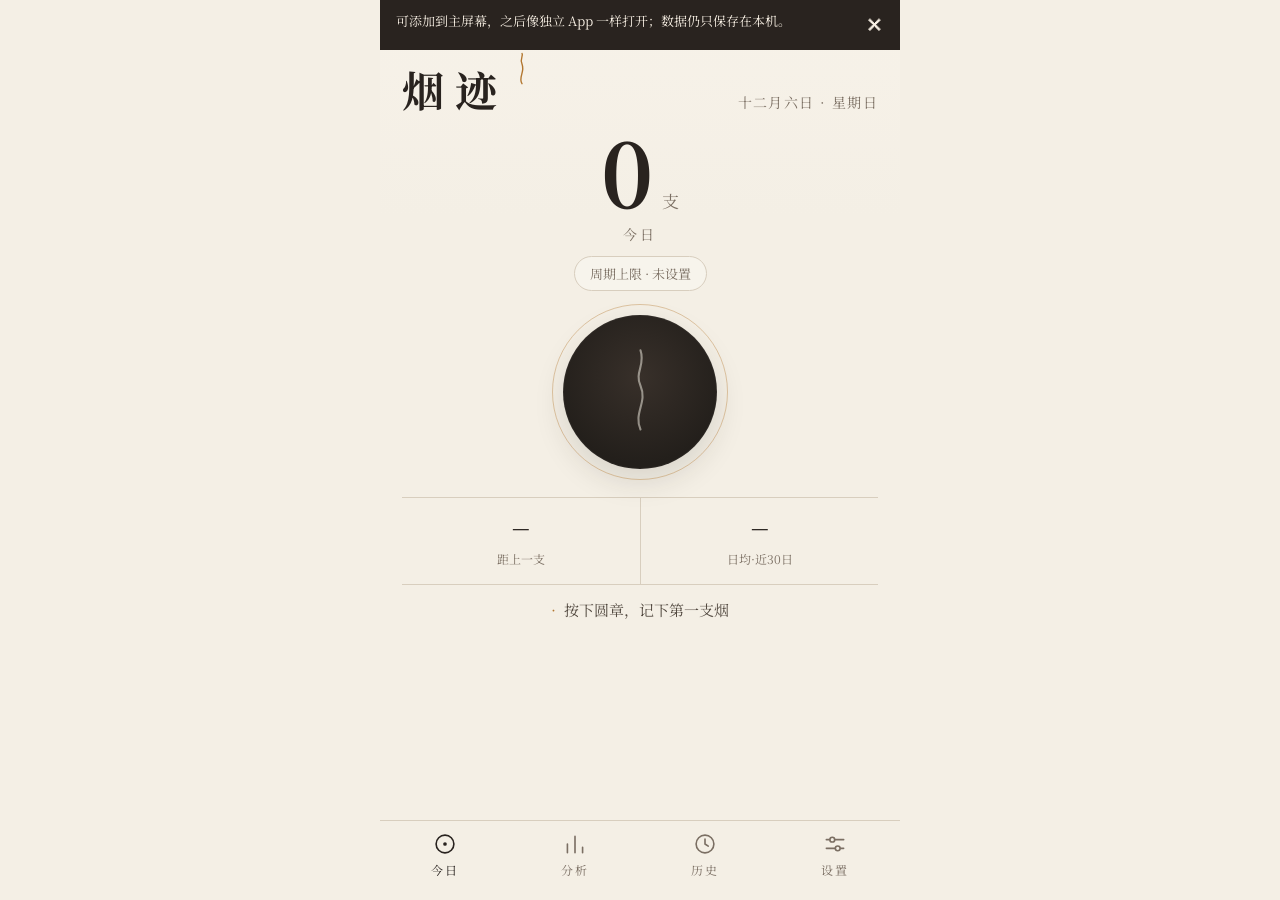
==== index.html @ 202e6772 "Fix standalone navigation anchoring" ====
<!DOCTYPE html>
<html lang="zh-CN">
<head>
<meta charset="UTF-8">
<meta name="viewport" content="width=device-width, initial-scale=1, maximum-scale=1, user-scalable=no, viewport-fit=cover">
<meta name="apple-mobile-web-app-capable" content="yes">
<meta name="apple-mobile-web-app-status-bar-style" content="black-translucent">
<meta name="apple-mobile-web-app-title" content="烟迹">
<meta name="theme-color" content="#29231F">
<meta name="description" content="极简、本地优先的个人吸烟记录与趋势观察工具">
<link rel="manifest" href="manifest.webmanifest">
<link rel="apple-touch-icon" sizes="192x192" href="icon-v19-192.png">
<link rel="icon" type="image/png" sizes="512x512" href="icon-v19-512.png">
<link rel="preconnect" href="https://fonts.loli.net" crossorigin>
<link href="https://fonts.loli.net/css2?family=Noto+Serif+SC:wght@400;700&display=swap" rel="stylesheet">
<link rel="stylesheet" href="styles.css?v=19.5">
<title>烟迹</title>
</head>
<body>
<div id="app">
  <div class="a2hs" id="a2hs"><span>可添加到主屏幕，之后像独立 App 一样打开；数据仍只保存在本机。</span><button id="a2hsClose" aria-label="关闭">✕</button></div>
  <main id="scroller">
    <section id="page-today" class="page active">
      <header class="pg-head today-head"><h1 class="brand-big">烟迹<svg class="curl" viewBox="0 0 22 40" aria-hidden="true"><path d="M11 38 C 6 30 15 24 11 14 C 8 7 13 4 11 1"/></svg></h1><p class="head-date" id="todayDate"></p></header>
      <div class="today-hero"><div class="big"><span id="todayNum">0</span><span class="unit">支</span></div><p class="sub" id="todaySub">今日</p><div id="limitWrap"><div id="limitBar"><i></i></div></div><button id="limitMini" class="limit-mini">周期上限 · 未设置</button></div>
      <div class="stamp-wrap"><canvas id="fx" aria-hidden="true"></canvas><button class="stamp" id="stampBtn" aria-label="记录一支烟"><svg class="smoke" id="stampSmoke" viewBox="0 0 60 96" aria-hidden="true"><path class="base" d="M30 84 C 23 68 37 58 30 42 C 24 29 35 22 30 8"/><path class="rise r1" d="M30 84 C 23 68 37 58 30 42 C 24 29 35 22 30 8"/><path class="rise r2" d="M37 90 C 31 76 43 66 37 50"/></svg></button><div class="undo" id="undoPill"><span id="undoTime"></span><button id="undoBtn">撤销</button></div></div>
      <div class="stats3"><div><b id="statLast">—</b><span>距上一支</span></div><div><b id="statAvg">—</b><span>日均·近30日</span></div></div><p class="peak" id="peakLine"></p>
    </section>
    <section id="page-stats" class="page">
      <header class="pg-head"><p class="brand">分 析</p><div class="seg" id="rangeSeg"><button data-r="7">7日</button><button data-r="30" class="on">30日</button><button data-r="90">90日</button><button data-r="all">全部</button></div></header>
      <div class="ov"><div><b id="ovTotal">0</b><span id="ovTotalL">近30日总计</span></div><div><b id="ovAvg">—</b><span>日均</span></div><div><b id="ovTop">—</b><span>单日最多</span></div><div><b id="ovMin">—</b><span>单日最少</span></div><div class="wide"><b id="ovCmp">—</b><span>较前一周期</span></div></div>
      <section class="sec"><header class="sec-h"><span class="no">一</span><h3>走势</h3><span class="tail" id="trendTail"></span></header><canvas id="cvTrend"></canvas><p class="note" id="noteTrend"></p></section>
      <section class="sec"><header class="sec-h"><span class="no">二</span><h3>二十四小时分布</h3></header><canvas id="cvHourly"></canvas><p class="note" id="noteHourly"></p></section>
      <section class="sec"><header class="sec-h"><span class="no">三</span><h3>星期与时辰</h3><span class="tail">琥珀越深越密集</span></header><p class="read" id="heatRead">滑过格子，查看具体时辰</p><canvas id="cvHeat"></canvas><p class="note" id="noteHeat"></p></section>
      <section class="secondary-analysis"><h3>工作日与周末</h3><canvas id="cvWeek"></canvas><p class="note" id="weekNote"></p></section>
    </section>
    <section id="page-history" class="page"><header class="pg-head"><p class="brand">历 史</p><div class="hdr-btns" id="histNormBtns"><button class="ghost-btn" id="btnBackfill">＋ 补记</button><button class="ghost-btn" id="btnManage">管理</button></div><div class="hdr-btns" id="histMgmtBtns" hidden><button class="ghost-btn" id="btnSelAll">全选</button><button class="ghost-btn" id="btnDone">完成</button></div></header><div id="histList"></div><button class="danger-wide" id="btnDelSel">删除所选（0）</button><button class="ghost-btn wide" id="histOlder">载入更早</button></section>
    <section id="page-settings" class="page"><header class="pg-head"><p class="brand">设 置</p></header><button class="row-btn" id="limitOpen"><span>周期上限</span><span id="limitValue">未设置</span></button><p class="sec-t">数 据 <span id="setCount"></span></p><button class="row-btn" id="btnExport"><span>导出备份</span><span class="chev">›</span></button><button class="row-btn" id="btnImport"><span>导入备份</span><span class="chev">›</span></button><button class="row-btn danger" id="btnClear"><span>清空全部数据</span><span>›</span></button><div class="about"><p>数据只保存在这台设备的浏览器里，不上传服务器。PWA更新不会主动删除记录；更换设备或清理浏览器数据前请先导出备份。</p><p class="vpinfo" id="vpInfo"></p><p class="ver">烟 迹 · 卷 十九</p></div></section>
  </main>
  <nav id="tabs"><button data-page="today" class="active"><svg viewBox="0 0 24 24"><circle cx="12" cy="12" r="8.2"/><circle cx="12" cy="12" r="1.7" fill="currentColor" stroke="none"/></svg>今日</button><button data-page="stats"><svg viewBox="0 0 24 24"><path d="M5 20v-8M12 20V5M19 20v-5"/></svg>分析</button><button data-page="history"><svg viewBox="0 0 24 24"><circle cx="12" cy="12" r="8.2"/><path d="M12 7.5V12l3 2"/></svg>历史</button><button data-page="settings"><svg viewBox="0 0 24 24"><path d="M4 8h16M4 16h16"/><circle cx="9.5" cy="8" r="2.2"/><circle cx="14.5" cy="16" r="2.2"/></svg>设置</button></nav>
</div>
<div class="mask" id="mask"></div>
<div class="sheet" id="sheetLimit"><header><h4>周期上限</h4><button class="x" data-close>取消</button></header><div class="limit-fields"><label>周期<input type="number" id="limDaysIn" inputmode="numeric" min="1" max="7"><span>天</span></label><label>上限<input type="number" id="limCigsIn" inputmode="numeric" min="1" max="20"><span>支</span></label></div><label class="toggle-line"><input type="checkbox" id="limitOn">启用上限</label><button class="primary" id="limitSave">保 存</button></div>
<div class="sheet" id="sheetBackfill"><header><h4>补记一支</h4><button class="x" data-close>取消</button></header><input type="datetime-local" id="backfillInput"><button class="primary" id="backfillSave">保 存</button></div>
<div class="sheet" id="sheetExport"><header><h4>导出备份</h4><button class="x" data-close>关闭</button></header><button class="primary" id="expCopy">复制到剪贴板</button><button class="ghost" id="expDownload">下载 JSON 文件</button></div>
<div class="sheet" id="sheetImport"><header><h4>导入备份</h4><button class="x" data-close>取消</button></header><textarea id="importText" placeholder="粘贴备份 JSON 到这里……"></textarea><button class="primary" id="impText">导入粘贴内容</button><button class="ghost" id="impPaste">从剪贴板读取</button><button class="ghost" id="impFile">选择 JSON 文件</button></div>
<div class="sheet" id="sheetConfirm"><header><h4 id="cfTitle"></h4></header><p class="cf-body" id="cfBody"></p><div class="cf-btns"><button class="ghost" id="cfCancel">取消</button><button class="primary" id="cfOk"></button></div></div>
<div id="toast"></div><input type="file" id="fileImport" accept=".json,application/json" hidden>
<script src="db.js?v=19.5"></script><script src="charts.js?v=19.5"></script><script src="app.js?v=19.5"></script>
</body>
</html>
---- styles.css ----
:root{--paper:#F4EFE5;--paper2:#EAE2D3;--paper3:#FBF8F1;--ink:#29231F;--ink2:#51483F;--faint:#7B6F63;--line:#D8CEBE;--amber:#B2762F;--amber2:#D99A45;--amberD:#754819;--alert:#A64333;--olive:#607454;--serif:Calibri,"Source Han Serif SC","Noto Serif SC","思源宋体","Songti SC",STSong,Georgia,serif}
*{margin:0;padding:0;box-sizing:border-box;-webkit-tap-highlight-color:transparent;-webkit-user-select:none;user-select:none;-webkit-touch-callout:none}input,textarea{-webkit-user-select:text;user-select:text}button,input,textarea{font:inherit}body{position:fixed;inset:0;overflow:hidden;overscroll-behavior:none;background:var(--paper);color:var(--ink);font-family:var(--serif);touch-action:manipulation}#app{position:absolute;inset:0;max-width:520px;margin:0 auto;display:flex;flex-direction:column;background:linear-gradient(180deg,#F7F2E9 0%,var(--paper) 24%,var(--paper) 100%)}main{flex:1 1 0;min-height:0;overflow-y:auto;-webkit-overflow-scrolling:touch;overscroll-behavior:contain;padding:calc(env(safe-area-inset-top) + 16px) 22px 30px}.page{display:none}.page.active{display:block;animation:pageIn .22s ease}@keyframes pageIn{from{opacity:0;transform:translateY(4px)}to{opacity:1;transform:none}}
.a2hs{display:none;align-items:flex-start;gap:10px;background:var(--ink);color:#F8F0E4;font-size:13px;line-height:1.55;padding:11px 16px}.a2hs button{background:none;border:0;color:inherit;font-size:18px;margin-left:auto}.pg-head{display:flex;align-items:baseline;justify-content:space-between;margin-bottom:6px}.brand{font-size:18px;letter-spacing:.5em;color:var(--ink2);font-weight:700}.today-head{align-items:flex-end}.brand-big{font-size:42px;font-weight:700;letter-spacing:.25em;line-height:1.1;position:relative;display:inline-block}.brand-big .curl{position:absolute;right:-24px;top:-14px;width:18px;height:34px;fill:none;stroke:var(--amber);stroke-width:1.7;stroke-linecap:round;animation:sway 3.4s ease-in-out infinite}@keyframes sway{50%{transform:translateY(-2px)}}.head-date{font-size:14px;color:var(--faint);letter-spacing:.1em}.hdr-btns{display:flex;gap:8px}
.today-hero{text-align:center;margin-top:14px}.big{font-size:88px;font-weight:700;line-height:1}.big .unit{font-size:17px;color:var(--faint);margin-left:9px;font-weight:400}#todayNum{display:inline-block}#todayNum.pop{animation:pop .32s ease}@keyframes pop{35%{transform:scale(1.12)}}#todayNum.over{color:var(--alert)}.sub{margin-top:10px;font-size:14px;color:var(--faint);letter-spacing:.24em}.sub.warn{color:var(--alert)}#limitWrap{margin-top:14px}#limitBar{height:3px;background:var(--line);width:210px;margin:0 auto;position:relative;border-radius:2px;overflow:hidden}#limitBar i{position:absolute;left:0;top:0;bottom:0;background:linear-gradient(90deg,var(--amber),var(--amber2));transition:width .3s;width:0}#limitBar.over i{background:var(--alert)}.limit-mini{margin-top:12px;background:rgba(255,255,255,.28);border:1px solid var(--line);border-radius:18px;padding:7px 15px;font-size:13px;color:var(--faint)}
.stamp-wrap{display:flex;flex-direction:column;align-items:center;margin-top:24px;position:relative}#fx{position:absolute;left:50%;top:0;width:154px;height:154px;margin-left:-77px;border-radius:50%;pointer-events:none;z-index:6}.stamp{width:154px;height:154px;border-radius:50%;background:radial-gradient(circle at 50% 40%,#38302A,#231F1B 72%);border:0;position:relative;display:flex;align-items:center;justify-content:center;cursor:pointer;box-shadow:0 12px 30px rgba(41,35,31,.13),inset 0 0 0 1px rgba(255,255,255,.035);transition:transform .14s ease}.stamp:active{transform:scale(.96)}.stamp::after{content:"";position:absolute;inset:-11px;border:1px solid rgba(178,118,47,.38);border-radius:50%;pointer-events:none}.stamp svg{width:63px;height:100px;overflow:visible}.smoke path{fill:none;stroke:var(--paper);stroke-width:2;stroke-linecap:round;transition:stroke .25s}.smoke.hot path{stroke:#F0A04B}.smoke .base{opacity:.52}.smoke .rise{stroke-dasharray:90;stroke-dashoffset:90;opacity:0}.smoke.go .rise{animation:rise 1s ease-out forwards}.smoke.go .r2{animation-delay:.13s}@keyframes rise{0%{stroke-dashoffset:90;opacity:.85;transform:translateY(6px)}70%{opacity:.3}100%{stroke-dashoffset:0;opacity:0;transform:translateY(-12px)}}.undo{position:absolute;top:calc(100% + 14px);display:flex;align-items:center;gap:8px;white-space:nowrap;background:var(--paper2);border:1px solid var(--line);border-radius:22px;padding:8px 10px 8px 18px;font-size:14px;color:var(--ink2);opacity:0;transform:translateY(6px);transition:.3s;pointer-events:none;z-index:5}.undo.show{opacity:1;transform:none;pointer-events:auto}.undo button{background:none;border:0;color:var(--amberD);font-weight:700;font-size:15px;padding:2px 8px}.stats3{display:grid;grid-template-columns:1fr 1fr;border-top:1px solid var(--line);border-bottom:1px solid var(--line);margin-top:28px}.stats3>div{padding:15px 4px;text-align:center}.stats3>div+div{border-left:1px solid var(--line)}.stats3 b{display:block;font-size:19px;margin-bottom:6px}.stats3 span{font-size:12px;color:var(--faint);white-space:nowrap}.peak{margin-top:14px;text-align:center;font-size:15px;color:var(--ink2)}.peak::before{content:"·";color:var(--amber);margin-right:8px}
.row-btn{display:flex;justify-content:space-between;align-items:center;width:100%;background:none;border:0;border-bottom:1px solid var(--line);padding:17px 2px;font-size:17px;color:var(--ink);text-align:left}.row-btn>span:last-child{color:var(--faint);font-size:15px}.row-btn:active,.ghost-btn:active{background:rgba(41,35,31,.04)}.row-btn.danger{color:var(--alert)}.chev{font-size:18px}.seg{display:flex;border:1px solid var(--line);border-radius:8px;overflow:hidden;background:rgba(255,255,255,.2)}.seg button{flex:1;background:none;border:0;border-left:1px solid var(--line);padding:8px 0;font-size:13px;color:var(--faint)}.seg button:first-child{border-left:0}.seg button.on{background:var(--ink);color:var(--paper)}.ov{display:grid;grid-template-columns:1fr 1fr;gap:1px;background:var(--line);border:1px solid var(--line);margin-top:18px;border-radius:8px;overflow:hidden}.ov>div{background:var(--paper3);padding:15px 18px}.ov b{display:block;font-size:26px}.ov b#ovTop,.ov b#ovMin{font-size:16px;padding-top:6px}.ov span{font-size:13px;color:var(--faint)}.ov .wide{grid-column:1/-1;display:flex;align-items:baseline;justify-content:center;gap:10px;padding:13px 16px}.ov .wide b{font-size:18px}#ovCmp.up{color:var(--alert)}#ovCmp.down{color:var(--olive)}.sec{margin-top:34px}.sec-h{display:flex;align-items:baseline;gap:10px;border-bottom:1px solid var(--ink);padding-bottom:9px;margin-bottom:14px}.sec-h .no{font-size:14px;color:var(--amber)}.sec-h h3{font-size:17px;letter-spacing:.05em}.sec-h .tail{margin-left:auto;font-size:12px;color:var(--faint)}.note{margin-top:10px;font-size:14px;color:var(--faint);line-height:1.7}.read{font-size:14px;color:var(--ink2);min-height:20px;margin-bottom:6px}canvas{width:100%;display:block;touch-action:none}.secondary-analysis{margin-top:30px;border-top:1px solid var(--line);padding-top:14px;color:var(--ink2)}.secondary-analysis summary{font-size:15px;cursor:pointer;color:var(--faint);padding:4px 0 12px}.secondary-analysis[open] summary{color:var(--ink2)}
.ghost-btn{background:none;border:1px solid var(--line);border-radius:8px;padding:10px 17px;font-size:15px;color:var(--ink2)}.ghost-btn.wide{display:block;width:100%;margin-top:26px;padding:14px}.danger-wide{display:none;width:100%;margin-top:26px;background:var(--alert);color:#F5EFE2;border:0;border-radius:9px;padding:14px;font-size:16px}.hist-day{margin-top:24px}.hist-day header{display:flex;align-items:baseline;gap:8px;padding-bottom:7px;border-bottom:1px solid var(--line)}.hist-day header .d{font-weight:700;font-size:16px}.hist-day .wd{font-size:14px;color:var(--faint)}.hist-day .cnt{margin-left:auto;font-size:14px;color:var(--amber)}.hist-row{display:flex;align-items:center;padding:11px 2px;border-bottom:1px dashed var(--line)}.hist-row .t{font-size:18px;letter-spacing:.06em}.hist-row .del{margin-left:auto;background:none;border:0;color:var(--faint);font-size:20px;padding:2px 12px}.cb{width:21px;height:21px;border:1.5px solid var(--faint);border-radius:50%;margin-right:14px;flex:none;position:relative}.cb.on{background:var(--ink);border-color:var(--ink)}.cb.on::after{content:"";position:absolute;left:6.5px;top:3.5px;width:5px;height:10px;border:solid var(--paper);border-width:0 2px 2px 0;transform:rotate(45deg)}.empty{margin-top:44px;text-align:center;color:var(--faint);font-size:15px}.sec-t{margin:30px 0 2px;font-size:13px;color:var(--faint);letter-spacing:.25em}.sec-t span{letter-spacing:.05em}.about{margin-top:30px;padding-top:20px;border-top:1px solid var(--line);font-size:14px;color:var(--faint);line-height:1.9}.vpinfo{margin-top:10px;font-size:11px;color:#AAA092}.ver{margin-top:18px;letter-spacing:.25em;text-align:center}
nav{flex:none;display:flex;z-index:20;background:rgba(244,239,229,.96);border-top:1px solid var(--line);padding-bottom:max(14px,env(safe-area-inset-bottom));backdrop-filter:blur(12px)}nav button{flex:1;background:none;border:0;padding:10px 0 8px;color:var(--faint);font-size:12px;letter-spacing:.18em}nav button.active{color:var(--ink)}nav svg{width:26px;height:26px;display:block;margin:0 auto 4px;fill:none;stroke:currentColor;stroke-width:1.5;stroke-linecap:round;stroke-linejoin:round}nav button[data-page=settings] circle{fill:var(--paper);stroke:currentColor}
.mask{position:fixed;inset:0;background:rgba(41,35,31,.42);z-index:40;opacity:0;pointer-events:none;transition:opacity .22s}.mask.show{opacity:1;pointer-events:auto}.sheet{position:fixed;left:0;right:0;bottom:0;max-width:520px;margin:0 auto;background:var(--paper);z-index:41;border-top:1px solid var(--line);border-radius:16px 16px 0 0;padding-bottom:max(14px,env(safe-area-inset-bottom));transform:translateY(105%);transition:transform .28s cubic-bezier(.32,.72,.28,1)}.sheet.show{transform:none}.sheet header{display:flex;align-items:center;justify-content:space-between;padding:18px 20px 8px}.sheet h4{font-size:19px}.sheet .x{background:none;border:0;color:var(--faint);font-size:16px}.sheet .primary,.sheet .ghost{display:block;width:calc(100% - 40px);margin:16px auto 14px;border-radius:9px;padding:14px}.sheet .primary{background:var(--ink);color:var(--paper);border:0;font-size:17px;letter-spacing:.12em}.sheet .ghost{background:none;color:var(--ink2);border:1px solid var(--line);font-size:15px}.sheet input[type=datetime-local],.sheet textarea{display:block;width:calc(100% - 40px);margin:16px auto 0;padding:14px;border:1px solid var(--line);border-radius:9px;background:#FFFDF8;color:var(--ink);font-size:16px}.sheet textarea{height:150px;resize:none;font-family:Menlo,Consolas,monospace;font-size:12px;line-height:1.5}.limit-fields{display:flex;gap:10px;padding:12px 20px}.limit-fields label{flex:1;color:var(--faint);font-size:13px}.limit-fields input{width:72%;margin-top:7px;padding:11px;border:1px solid var(--line);border-radius:8px;background:#FFFDF8;color:var(--ink);font-size:17px}.limit-fields span{margin-left:5px}.toggle-line{display:block;margin:4px 22px 0;color:var(--ink2);font-size:15px}.toggle-line input{margin-right:8px}.cf-body{padding:2px 20px 4px;font-size:15px;color:var(--ink2);line-height:1.7}.cf-btns{display:flex;gap:10px;padding:18px 20px 22px}.cf-btns button{flex:1;margin:0;width:auto}#toast{position:fixed;left:50%;bottom:94px;transform:translate(-50%,8px);background:var(--ink);color:var(--paper);font-size:15px;padding:11px 20px;border-radius:22px;opacity:0;pointer-events:none;transition:.3s;z-index:60;max-width:80%}#toast.show{opacity:1;transform:translate(-50%,0)}
@media(prefers-reduced-motion:reduce){*,*::before,*::after{animation-duration:.01ms!important;animation-iteration-count:1!important;transition-duration:.01ms!important}}



.secondary-analysis h3{font-size:15px;color:var(--ink2);padding:4px 0 12px}
html{height:100%;background:var(--paper)}
body{height:100%;min-height:100%}
#app{position:fixed;width:100%;height:100vh;height:100dvh;min-height:100%;inset:0}
nav{margin-top:auto}
.hdr-btns[hidden]{display:none}
#page-history .pg-head{align-items:center;margin-bottom:20px}
#page-history .brand{white-space:nowrap}
main{padding-bottom:calc(30px + 80px + max(14px,env(safe-area-inset-bottom)))}
nav{position:fixed;left:50%;right:auto;bottom:0;width:min(100%,520px);margin-top:0;transform:translateX(-50%)}
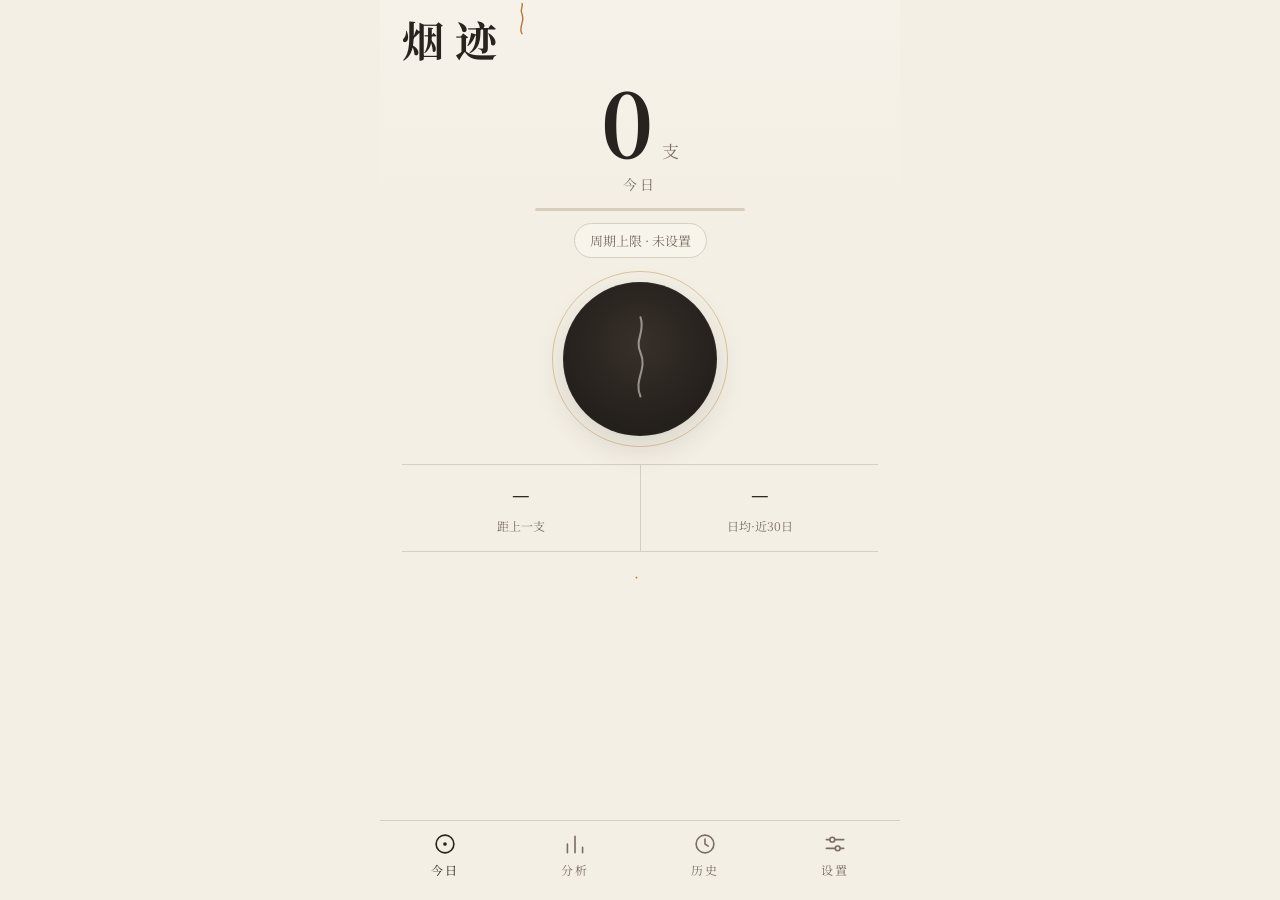
==== commit 19d3e668: "Fix Safari standalone viewport and expose version" ====
--- a/index.html
+++ b/index.html
@@ -13,7 +13,7 @@
 <link rel="icon" type="image/png" sizes="512x512" href="icon-v19-512.png">
 <link rel="preconnect" href="https://fonts.loli.net" crossorigin>
 <link href="https://fonts.loli.net/css2?family=Noto+Serif+SC:wght@400;700&display=swap" rel="stylesheet">
-<link rel="stylesheet" href="styles.css?v=19.5">
+<link rel="stylesheet" href="styles.css?v=19.6">
 <title>烟迹</title>
 </head>
 <body>
@@ -35,7 +35,7 @@
       <section class="secondary-analysis"><h3>工作日与周末</h3><canvas id="cvWeek"></canvas><p class="note" id="weekNote"></p></section>
     </section>
     <section id="page-history" class="page"><header class="pg-head"><p class="brand">历 史</p><div class="hdr-btns" id="histNormBtns"><button class="ghost-btn" id="btnBackfill">＋ 补记</button><button class="ghost-btn" id="btnManage">管理</button></div><div class="hdr-btns" id="histMgmtBtns" hidden><button class="ghost-btn" id="btnSelAll">全选</button><button class="ghost-btn" id="btnDone">完成</button></div></header><div id="histList"></div><button class="danger-wide" id="btnDelSel">删除所选（0）</button><button class="ghost-btn wide" id="histOlder">载入更早</button></section>
-    <section id="page-settings" class="page"><header class="pg-head"><p class="brand">设 置</p></header><button class="row-btn" id="limitOpen"><span>周期上限</span><span id="limitValue">未设置</span></button><p class="sec-t">数 据 <span id="setCount"></span></p><button class="row-btn" id="btnExport"><span>导出备份</span><span class="chev">›</span></button><button class="row-btn" id="btnImport"><span>导入备份</span><span class="chev">›</span></button><button class="row-btn danger" id="btnClear"><span>清空全部数据</span><span>›</span></button><div class="about"><p>数据只保存在这台设备的浏览器里，不上传服务器。PWA更新不会主动删除记录；更换设备或清理浏览器数据前请先导出备份。</p><p class="vpinfo" id="vpInfo"></p><p class="ver">烟 迹 · 卷 十九</p></div></section>
+    <section id="page-settings" class="page"><header class="pg-head"><p class="brand">设 置</p></header><button class="row-btn" id="limitOpen"><span>周期上限</span><span id="limitValue">未设置</span></button><p class="sec-t">数 据 <span id="setCount"></span></p><button class="row-btn" id="btnExport"><span>导出备份</span><span class="chev">›</span></button><button class="row-btn" id="btnImport"><span>导入备份</span><span class="chev">›</span></button><button class="row-btn danger" id="btnClear"><span>清空全部数据</span><span>›</span></button><div class="about"><p>数据只保存在这台设备的浏览器里，不上传服务器。PWA更新不会主动删除记录；更换设备或清理浏览器数据前请先导出备份。</p><p class="vpinfo" id="vpInfo"></p><p class="ver">烟 迹 · v19.6</p></div></section>
   </main>
   <nav id="tabs"><button data-page="today" class="active"><svg viewBox="0 0 24 24"><circle cx="12" cy="12" r="8.2"/><circle cx="12" cy="12" r="1.7" fill="currentColor" stroke="none"/></svg>今日</button><button data-page="stats"><svg viewBox="0 0 24 24"><path d="M5 20v-8M12 20V5M19 20v-5"/></svg>分析</button><button data-page="history"><svg viewBox="0 0 24 24"><circle cx="12" cy="12" r="8.2"/><path d="M12 7.5V12l3 2"/></svg>历史</button><button data-page="settings"><svg viewBox="0 0 24 24"><path d="M4 8h16M4 16h16"/><circle cx="9.5" cy="8" r="2.2"/><circle cx="14.5" cy="16" r="2.2"/></svg>设置</button></nav>
 </div>
@@ -46,7 +46,7 @@
 <div class="sheet" id="sheetImport"><header><h4>导入备份</h4><button class="x" data-close>取消</button></header><textarea id="importText" placeholder="粘贴备份 JSON 到这里……"></textarea><button class="primary" id="impText">导入粘贴内容</button><button class="ghost" id="impPaste">从剪贴板读取</button><button class="ghost" id="impFile">选择 JSON 文件</button></div>
 <div class="sheet" id="sheetConfirm"><header><h4 id="cfTitle"></h4></header><p class="cf-body" id="cfBody"></p><div class="cf-btns"><button class="ghost" id="cfCancel">取消</button><button class="primary" id="cfOk"></button></div></div>
 <div id="toast"></div><input type="file" id="fileImport" accept=".json,application/json" hidden>
-<script src="db.js?v=19.5"></script><script src="charts.js?v=19.5"></script><script src="app.js?v=19.5"></script>
+<script src="db.js?v=19.6"></script><script src="charts.js?v=19.6"></script><script src="app.js?v=19.6"></script>
 </body>
 </html>
 
--- a/styles.css
+++ b/styles.css
@@ -21,3 +21,6 @@
 #page-history .brand{white-space:nowrap}
 main{padding-bottom:calc(30px + 80px + max(14px,env(safe-area-inset-bottom)))}
 nav{position:fixed;left:50%;right:auto;bottom:0;width:min(100%,520px);margin-top:0;transform:translateX(-50%)}
+html.standalone,html.standalone body{height:100vh;min-height:100vh}
+html.standalone #app{height:100vh;min-height:100vh}
+@media (display-mode:standalone){html,body,#app{height:100vh;min-height:100vh}}
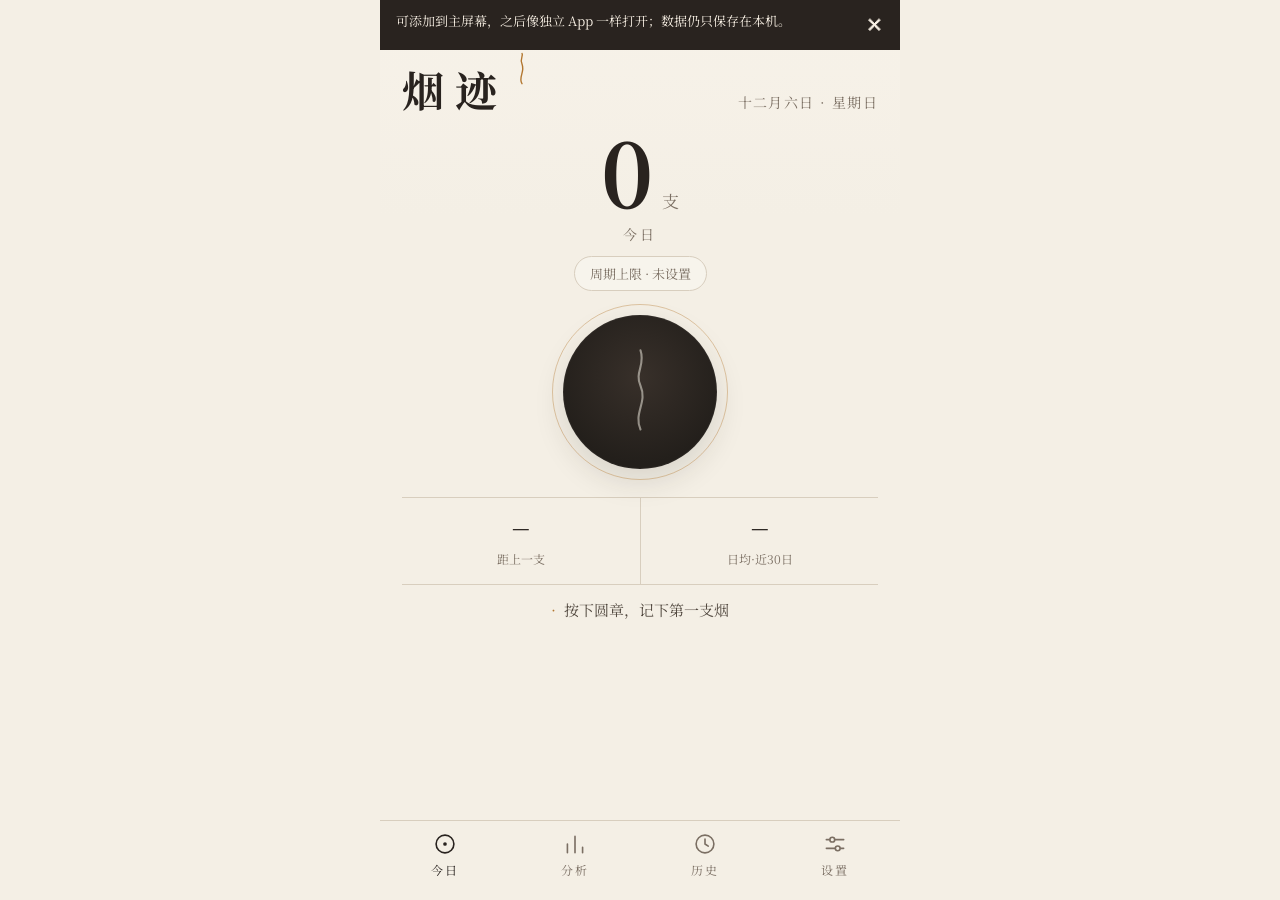
==== commit 7325afa2: "Publish recovered app as v19.8" ====
--- a/index.html
+++ b/index.html
@@ -13,7 +13,7 @@
 <link rel="icon" type="image/png" sizes="512x512" href="icon-v19-512.png">
 <link rel="preconnect" href="https://fonts.loli.net" crossorigin>
 <link href="https://fonts.loli.net/css2?family=Noto+Serif+SC:wght@400;700&display=swap" rel="stylesheet">
-<link rel="stylesheet" href="styles.css?v=19.6">
+<link rel="stylesheet" href="styles.css?v=19.8">
 <title>烟迹</title>
 </head>
 <body>
@@ -35,7 +35,7 @@
       <section class="secondary-analysis"><h3>工作日与周末</h3><canvas id="cvWeek"></canvas><p class="note" id="weekNote"></p></section>
     </section>
     <section id="page-history" class="page"><header class="pg-head"><p class="brand">历 史</p><div class="hdr-btns" id="histNormBtns"><button class="ghost-btn" id="btnBackfill">＋ 补记</button><button class="ghost-btn" id="btnManage">管理</button></div><div class="hdr-btns" id="histMgmtBtns" hidden><button class="ghost-btn" id="btnSelAll">全选</button><button class="ghost-btn" id="btnDone">完成</button></div></header><div id="histList"></div><button class="danger-wide" id="btnDelSel">删除所选（0）</button><button class="ghost-btn wide" id="histOlder">载入更早</button></section>
-    <section id="page-settings" class="page"><header class="pg-head"><p class="brand">设 置</p></header><button class="row-btn" id="limitOpen"><span>周期上限</span><span id="limitValue">未设置</span></button><p class="sec-t">数 据 <span id="setCount"></span></p><button class="row-btn" id="btnExport"><span>导出备份</span><span class="chev">›</span></button><button class="row-btn" id="btnImport"><span>导入备份</span><span class="chev">›</span></button><button class="row-btn danger" id="btnClear"><span>清空全部数据</span><span>›</span></button><div class="about"><p>数据只保存在这台设备的浏览器里，不上传服务器。PWA更新不会主动删除记录；更换设备或清理浏览器数据前请先导出备份。</p><p class="vpinfo" id="vpInfo"></p><p class="ver">烟 迹 · v19.6</p></div></section>
+    <section id="page-settings" class="page"><header class="pg-head"><p class="brand">设 置</p></header><button class="row-btn" id="limitOpen"><span>周期上限</span><span id="limitValue">未设置</span></button><p class="sec-t">数 据 <span id="setCount"></span></p><button class="row-btn" id="btnExport"><span>导出备份</span><span class="chev">›</span></button><button class="row-btn" id="btnImport"><span>导入备份</span><span class="chev">›</span></button><button class="row-btn danger" id="btnClear"><span>清空全部数据</span><span>›</span></button><div class="about"><p>数据只保存在这台设备的浏览器里，不上传服务器。PWA更新不会主动删除记录；更换设备或清理浏览器数据前请先导出备份。</p><p class="vpinfo" id="vpInfo"></p><p class="ver">烟 迹 · v19.8</p></div></section>
   </main>
   <nav id="tabs"><button data-page="today" class="active"><svg viewBox="0 0 24 24"><circle cx="12" cy="12" r="8.2"/><circle cx="12" cy="12" r="1.7" fill="currentColor" stroke="none"/></svg>今日</button><button data-page="stats"><svg viewBox="0 0 24 24"><path d="M5 20v-8M12 20V5M19 20v-5"/></svg>分析</button><button data-page="history"><svg viewBox="0 0 24 24"><circle cx="12" cy="12" r="8.2"/><path d="M12 7.5V12l3 2"/></svg>历史</button><button data-page="settings"><svg viewBox="0 0 24 24"><path d="M4 8h16M4 16h16"/><circle cx="9.5" cy="8" r="2.2"/><circle cx="14.5" cy="16" r="2.2"/></svg>设置</button></nav>
 </div>
@@ -46,7 +46,7 @@
 <div class="sheet" id="sheetImport"><header><h4>导入备份</h4><button class="x" data-close>取消</button></header><textarea id="importText" placeholder="粘贴备份 JSON 到这里……"></textarea><button class="primary" id="impText">导入粘贴内容</button><button class="ghost" id="impPaste">从剪贴板读取</button><button class="ghost" id="impFile">选择 JSON 文件</button></div>
 <div class="sheet" id="sheetConfirm"><header><h4 id="cfTitle"></h4></header><p class="cf-body" id="cfBody"></p><div class="cf-btns"><button class="ghost" id="cfCancel">取消</button><button class="primary" id="cfOk"></button></div></div>
 <div id="toast"></div><input type="file" id="fileImport" accept=".json,application/json" hidden>
-<script src="db.js?v=19.6"></script><script src="charts.js?v=19.6"></script><script src="app.js?v=19.6"></script>
+<script src="db.js?v=19.8"></script><script src="charts.js?v=19.8"></script><script src="app.js?v=19.8"></script>
 </body>
 </html>
 
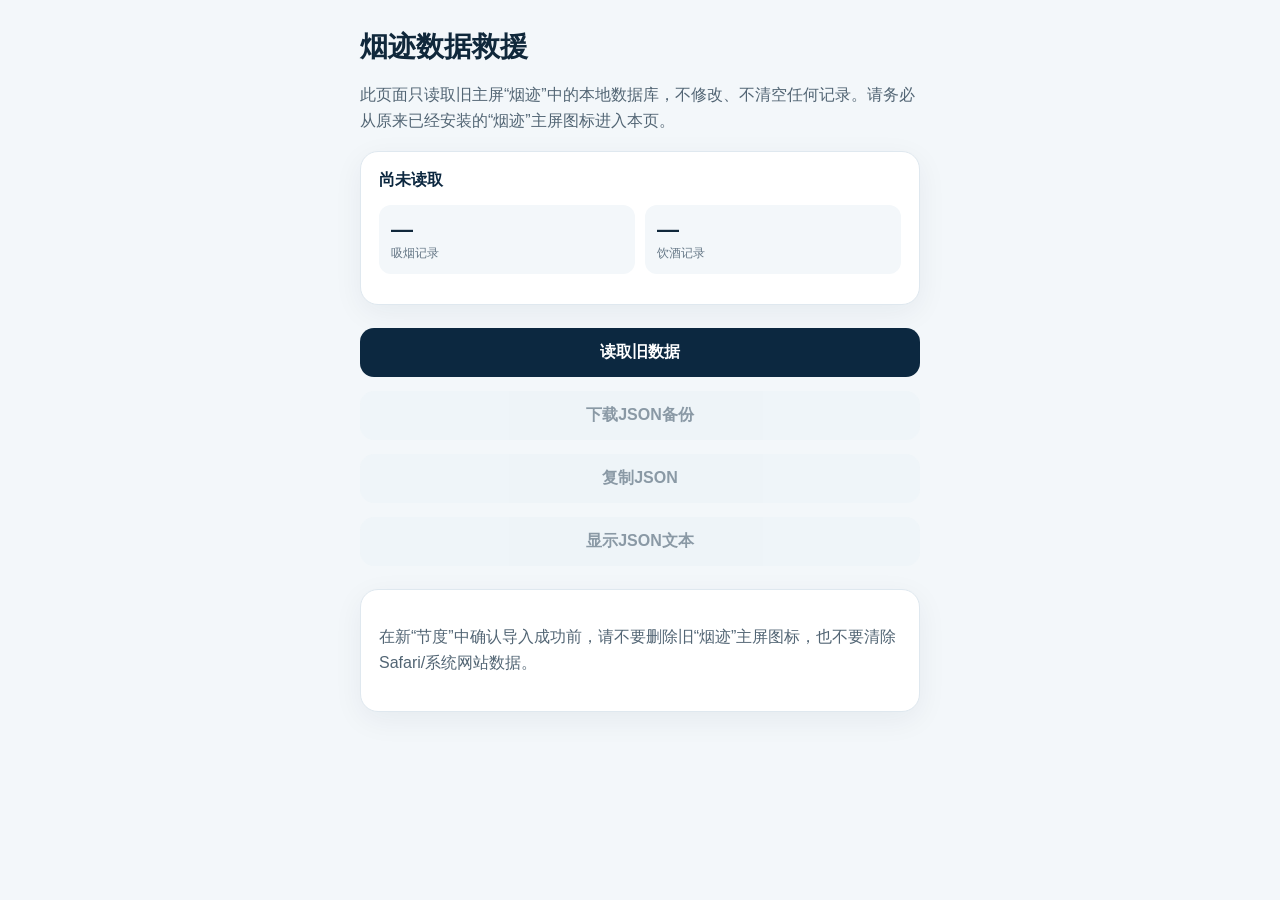
==== commit 733b2d19: "Add read-only legacy PWA data recovery page" ====
--- a/index.html
+++ b/index.html
@@ -1,52 +1,190 @@
-<!DOCTYPE html>
+<!doctype html>
 <html lang="zh-CN">
 <head>
-<meta charset="UTF-8">
-<meta name="viewport" content="width=device-width, initial-scale=1, maximum-scale=1, user-scalable=no, viewport-fit=cover">
-<meta name="apple-mobile-web-app-capable" content="yes">
-<meta name="apple-mobile-web-app-status-bar-style" content="black-translucent">
-<meta name="apple-mobile-web-app-title" content="烟迹">
-<meta name="theme-color" content="#29231F">
-<meta name="description" content="极简、本地优先的个人吸烟记录与趋势观察工具">
-<link rel="manifest" href="manifest.webmanifest">
-<link rel="apple-touch-icon" sizes="192x192" href="icon-v19-192.png">
-<link rel="icon" type="image/png" sizes="512x512" href="icon-v19-512.png">
-<link rel="preconnect" href="https://fonts.loli.net" crossorigin>
-<link href="https://fonts.loli.net/css2?family=Noto+Serif+SC:wght@400;700&display=swap" rel="stylesheet">
-<link rel="stylesheet" href="styles.css?v=19.8">
-<title>烟迹</title>
+<meta charset="utf-8">
+<meta name="viewport" content="width=device-width,initial-scale=1,viewport-fit=cover">
+<meta name="theme-color" content="#0c2840">
+<title>烟迹数据救援</title>
+<style>
+:root{font-family:-apple-system,BlinkMacSystemFont,"Segoe UI","PingFang SC","Helvetica Neue",Arial,sans-serif;color:#10283b;background:#f3f7fa}
+*{box-sizing:border-box}
+body{margin:0;padding:env(safe-area-inset-top) 18px calc(24px + env(safe-area-inset-bottom));min-height:100vh}
+main{max-width:560px;margin:0 auto;padding-top:28px}
+h1{font-size:28px;margin:0 0 8px} p{line-height:1.65;color:#526574}
+.card{background:#fff;border:1px solid #dfe8ef;border-radius:18px;padding:18px;margin:16px 0;box-shadow:0 8px 30px rgba(12,40,64,.06)}
+button{width:100%;border:0;border-radius:14px;padding:14px 16px;margin:7px 0;font-size:16px;font-weight:700;background:#0c2840;color:#fff}
+button.secondary{background:#e8f1f6;color:#0c2840}
+button:disabled{opacity:.45}
+.stat{display:grid;grid-template-columns:1fr 1fr;gap:10px;margin-top:14px}
+.stat div{background:#f3f7fa;border-radius:12px;padding:12px}.stat b{display:block;font-size:22px}.stat span{font-size:12px;color:#667887}
+#status{font-weight:700;color:#0c2840}#error{color:#a13f38;white-space:pre-wrap}
+textarea{width:100%;min-height:180px;border:1px solid #d6e1e8;border-radius:12px;padding:10px;font:12px/1.5 ui-monospace,SFMono-Regular,Menlo,monospace;display:none}
+small{display:block;color:#7b8c98;line-height:1.55;margin-top:12px}
+</style>
 </head>
 <body>
-<div id="app">
-  <div class="a2hs" id="a2hs"><span>可添加到主屏幕，之后像独立 App 一样打开；数据仍只保存在本机。</span><button id="a2hsClose" aria-label="关闭">✕</button></div>
-  <main id="scroller">
-    <section id="page-today" class="page active">
-      <header class="pg-head today-head"><h1 class="brand-big">烟迹<svg class="curl" viewBox="0 0 22 40" aria-hidden="true"><path d="M11 38 C 6 30 15 24 11 14 C 8 7 13 4 11 1"/></svg></h1><p class="head-date" id="todayDate"></p></header>
-      <div class="today-hero"><div class="big"><span id="todayNum">0</span><span class="unit">支</span></div><p class="sub" id="todaySub">今日</p><div id="limitWrap"><div id="limitBar"><i></i></div></div><button id="limitMini" class="limit-mini">周期上限 · 未设置</button></div>
-      <div class="stamp-wrap"><canvas id="fx" aria-hidden="true"></canvas><button class="stamp" id="stampBtn" aria-label="记录一支烟"><svg class="smoke" id="stampSmoke" viewBox="0 0 60 96" aria-hidden="true"><path class="base" d="M30 84 C 23 68 37 58 30 42 C 24 29 35 22 30 8"/><path class="rise r1" d="M30 84 C 23 68 37 58 30 42 C 24 29 35 22 30 8"/><path class="rise r2" d="M37 90 C 31 76 43 66 37 50"/></svg></button><div class="undo" id="undoPill"><span id="undoTime"></span><button id="undoBtn">撤销</button></div></div>
-      <div class="stats3"><div><b id="statLast">—</b><span>距上一支</span></div><div><b id="statAvg">—</b><span>日均·近30日</span></div></div><p class="peak" id="peakLine"></p>
-    </section>
-    <section id="page-stats" class="page">
-      <header class="pg-head"><p class="brand">分 析</p><div class="seg" id="rangeSeg"><button data-r="7">7日</button><button data-r="30" class="on">30日</button><button data-r="90">90日</button><button data-r="all">全部</button></div></header>
-      <div class="ov"><div><b id="ovTotal">0</b><span id="ovTotalL">近30日总计</span></div><div><b id="ovAvg">—</b><span>日均</span></div><div><b id="ovTop">—</b><span>单日最多</span></div><div><b id="ovMin">—</b><span>单日最少</span></div><div class="wide"><b id="ovCmp">—</b><span>较前一周期</span></div></div>
-      <section class="sec"><header class="sec-h"><span class="no">一</span><h3>走势</h3><span class="tail" id="trendTail"></span></header><canvas id="cvTrend"></canvas><p class="note" id="noteTrend"></p></section>
-      <section class="sec"><header class="sec-h"><span class="no">二</span><h3>二十四小时分布</h3></header><canvas id="cvHourly"></canvas><p class="note" id="noteHourly"></p></section>
-      <section class="sec"><header class="sec-h"><span class="no">三</span><h3>星期与时辰</h3><span class="tail">琥珀越深越密集</span></header><p class="read" id="heatRead">滑过格子，查看具体时辰</p><canvas id="cvHeat"></canvas><p class="note" id="noteHeat"></p></section>
-      <section class="secondary-analysis"><h3>工作日与周末</h3><canvas id="cvWeek"></canvas><p class="note" id="weekNote"></p></section>
-    </section>
-    <section id="page-history" class="page"><header class="pg-head"><p class="brand">历 史</p><div class="hdr-btns" id="histNormBtns"><button class="ghost-btn" id="btnBackfill">＋ 补记</button><button class="ghost-btn" id="btnManage">管理</button></div><div class="hdr-btns" id="histMgmtBtns" hidden><button class="ghost-btn" id="btnSelAll">全选</button><button class="ghost-btn" id="btnDone">完成</button></div></header><div id="histList"></div><button class="danger-wide" id="btnDelSel">删除所选（0）</button><button class="ghost-btn wide" id="histOlder">载入更早</button></section>
-    <section id="page-settings" class="page"><header class="pg-head"><p class="brand">设 置</p></header><button class="row-btn" id="limitOpen"><span>周期上限</span><span id="limitValue">未设置</span></button><p class="sec-t">数 据 <span id="setCount"></span></p><button class="row-btn" id="btnExport"><span>导出备份</span><span class="chev">›</span></button><button class="row-btn" id="btnImport"><span>导入备份</span><span class="chev">›</span></button><button class="row-btn danger" id="btnClear"><span>清空全部数据</span><span>›</span></button><div class="about"><p>数据只保存在这台设备的浏览器里，不上传服务器。PWA更新不会主动删除记录；更换设备或清理浏览器数据前请先导出备份。</p><p class="vpinfo" id="vpInfo"></p><p class="ver">烟 迹 · v19.8</p></div></section>
-  </main>
-  <nav id="tabs"><button data-page="today" class="active"><svg viewBox="0 0 24 24"><circle cx="12" cy="12" r="8.2"/><circle cx="12" cy="12" r="1.7" fill="currentColor" stroke="none"/></svg>今日</button><button data-page="stats"><svg viewBox="0 0 24 24"><path d="M5 20v-8M12 20V5M19 20v-5"/></svg>分析</button><button data-page="history"><svg viewBox="0 0 24 24"><circle cx="12" cy="12" r="8.2"/><path d="M12 7.5V12l3 2"/></svg>历史</button><button data-page="settings"><svg viewBox="0 0 24 24"><path d="M4 8h16M4 16h16"/><circle cx="9.5" cy="8" r="2.2"/><circle cx="14.5" cy="16" r="2.2"/></svg>设置</button></nav>
-</div>
-<div class="mask" id="mask"></div>
-<div class="sheet" id="sheetLimit"><header><h4>周期上限</h4><button class="x" data-close>取消</button></header><div class="limit-fields"><label>周期<input type="number" id="limDaysIn" inputmode="numeric" min="1" max="7"><span>天</span></label><label>上限<input type="number" id="limCigsIn" inputmode="numeric" min="1" max="20"><span>支</span></label></div><label class="toggle-line"><input type="checkbox" id="limitOn">启用上限</label><button class="primary" id="limitSave">保 存</button></div>
-<div class="sheet" id="sheetBackfill"><header><h4>补记一支</h4><button class="x" data-close>取消</button></header><input type="datetime-local" id="backfillInput"><button class="primary" id="backfillSave">保 存</button></div>
-<div class="sheet" id="sheetExport"><header><h4>导出备份</h4><button class="x" data-close>关闭</button></header><button class="primary" id="expCopy">复制到剪贴板</button><button class="ghost" id="expDownload">下载 JSON 文件</button></div>
-<div class="sheet" id="sheetImport"><header><h4>导入备份</h4><button class="x" data-close>取消</button></header><textarea id="importText" placeholder="粘贴备份 JSON 到这里……"></textarea><button class="primary" id="impText">导入粘贴内容</button><button class="ghost" id="impPaste">从剪贴板读取</button><button class="ghost" id="impFile">选择 JSON 文件</button></div>
-<div class="sheet" id="sheetConfirm"><header><h4 id="cfTitle"></h4></header><p class="cf-body" id="cfBody"></p><div class="cf-btns"><button class="ghost" id="cfCancel">取消</button><button class="primary" id="cfOk"></button></div></div>
-<div id="toast"></div><input type="file" id="fileImport" accept=".json,application/json" hidden>
-<script src="db.js?v=19.8"></script><script src="charts.js?v=19.8"></script><script src="app.js?v=19.8"></script>
+<main>
+  <h1>烟迹数据救援</h1>
+  <p>此页面只读取旧主屏“烟迹”中的本地数据库，不修改、不清空任何记录。请务必从原来已经安装的“烟迹”主屏图标进入本页。</p>
+
+  <section class="card">
+    <div id="status">尚未读取</div>
+    <div id="error"></div>
+    <div class="stat">
+      <div><b id="smokeCount">—</b><span>吸烟记录</span></div>
+      <div><b id="alcoholCount">—</b><span>饮酒记录</span></div>
+    </div>
+    <small id="meta"></small>
+  </section>
+
+  <button id="readBtn">读取旧数据</button>
+  <button id="downloadBtn" class="secondary" disabled>下载JSON备份</button>
+  <button id="copyBtn" class="secondary" disabled>复制JSON</button>
+  <button id="showBtn" class="secondary" disabled>显示JSON文本</button>
+
+  <section class="card">
+    <p>在新“节度”中确认导入成功前，请不要删除旧“烟迹”主屏图标，也不要清除Safari/系统网站数据。</p>
+    <textarea id="jsonText" readonly></textarea>
+  </section>
+</main>
+
+<script>
+'use strict';
+const DB_NAME='smoke-trace';
+let recoveredJson='';
+const $=s=>document.querySelector(s);
+
+function req(r){
+  return new Promise((resolve,reject)=>{
+    r.onsuccess=()=>resolve(r.result);
+    r.onerror=()=>reject(r.error||new Error('IndexedDB request failed'));
+  });
+}
+
+function openExistingDb(){
+  return new Promise((resolve,reject)=>{
+    let missing=false;
+    const r=indexedDB.open(DB_NAME);
+    r.onupgradeneeded=e=>{
+      if(e.oldVersion===0){
+        missing=true;
+        try{e.target.transaction.abort();}catch(_){ }
+      }
+    };
+    r.onsuccess=()=>{
+      if(missing){
+        try{r.result.close();}catch(_){ }
+        reject(new Error('未发现既有 smoke-trace 数据库。请确认你是从原来的旧“烟迹”主屏图标进入，而不是Safari中新打开的网页。'));
+        return;
+      }
+      resolve(r.result);
+    };
+    r.onerror=()=>{
+      if(missing || (r.error && r.error.name==='AbortError')){
+        reject(new Error('未发现既有 smoke-trace 数据库。请确认你是从原来的旧“烟迹”主屏图标进入，而不是Safari中新打开的网页。'));
+      }else{
+        reject(r.error||new Error('无法打开旧数据库'));
+      }
+    };
+  });
+}
+
+async function readStore(db,name){
+  if(!db.objectStoreNames.contains(name)) return null;
+  const tx=db.transaction(name,'readonly');
+  return req(tx.objectStore(name).getAll());
+}
+
+async function readPrefs(db){
+  if(!db.objectStoreNames.contains('prefs')) return {prefs:{},prefsByKey:{}};
+  const tx=db.transaction('prefs','readonly');
+  const store=tx.objectStore('prefs');
+  try{
+    const keys=await req(store.getAllKeys());
+    const values=await req(store.getAll());
+    const prefsByKey={};
+    keys.forEach((k,i)=>{prefsByKey[String(k)]=values[i]});
+    return {prefs:prefsByKey.limit||{},prefsByKey};
+  }catch(_){
+    const limit=await req(store.get('limit'));
+    return {prefs:limit||{},prefsByKey:{limit:limit||{}}};
+  }
+}
+
+async function recover(){
+  $('#error').textContent='';
+  $('#status').textContent='正在读取……';
+  $('#readBtn').disabled=true;
+  try{
+    const db=await openExistingDb();
+    const stores=Array.from(db.objectStoreNames);
+    const events=(await readStore(db,'events'))||[];
+    const alcoholEvents=(await readStore(db,'alcoholEvents'))||[];
+    const {prefs,prefsByKey}=await readPrefs(db);
+    const payload={
+      app:'smoke-trace',
+      version:5,
+      recoveredAt:new Date().toISOString(),
+      prefs,
+      events
+    };
+    if(alcoholEvents.length) payload.alcoholEvents=alcoholEvents;
+    payload.recoveryMeta={dbName:DB_NAME,dbVersion:db.version,stores,prefsByKey};
+    db.close();
+
+    recoveredJson=JSON.stringify(payload,null,2);
+    $('#smokeCount').textContent=events.length;
+    $('#alcoholCount').textContent=alcoholEvents.length;
+    $('#meta').textContent=`数据库：${DB_NAME} · version ${payload.recoveryMeta.dbVersion} · stores: ${stores.join(', ')}`;
+    $('#status').textContent=events.length||alcoholEvents.length?'读取成功，请立即保存两份备份':'数据库存在，但没有读取到事件记录。请先不要删除旧PWA，并核对是否进入了正确的旧主屏实例。';
+    $('#downloadBtn').disabled=false;
+    $('#copyBtn').disabled=false;
+    $('#showBtn').disabled=false;
+  }catch(err){
+    $('#status').textContent='读取失败';
+    $('#error').textContent=String(err&&err.message||err);
+  }finally{
+    $('#readBtn').disabled=false;
+  }
+}
+
+function download(){
+  if(!recoveredJson)return;
+  const d=new Date();
+  const date=`${d.getFullYear()}-${String(d.getMonth()+1).padStart(2,'0')}-${String(d.getDate()).padStart(2,'0')}`;
+  const blob=new Blob([recoveredJson],{type:'application/json'});
+  const a=document.createElement('a');
+  a.href=URL.createObjectURL(blob);
+  a.download=`smoke-trace-recovery-${date}.json`;
+  document.body.appendChild(a);
+  a.click();
+  a.remove();
+  setTimeout(()=>URL.revokeObjectURL(a.href),3000);
+}
+
+async function copy(){
+  if(!recoveredJson)return;
+  try{
+    await navigator.clipboard.writeText(recoveredJson);
+    $('#status').textContent='JSON已复制；仍建议同时下载文件备份。';
+  }catch(_){
+    $('#jsonText').style.display='block';
+    $('#jsonText').value=recoveredJson;
+    $('#status').textContent='系统拒绝剪贴板访问；已显示JSON，请长按全选复制。';
+  }
+}
+
+function show(){
+  if(!recoveredJson)return;
+  const ta=$('#jsonText');
+  ta.style.display=ta.style.display==='block'?'none':'block';
+  ta.value=recoveredJson;
+}
+
+$('#readBtn').addEventListener('click',recover);
+$('#downloadBtn').addEventListener('click',download);
+$('#copyBtn').addEventListener('click',copy);
+$('#showBtn').addEventListener('click',show);
+</script>
 </body>
 </html>
-
